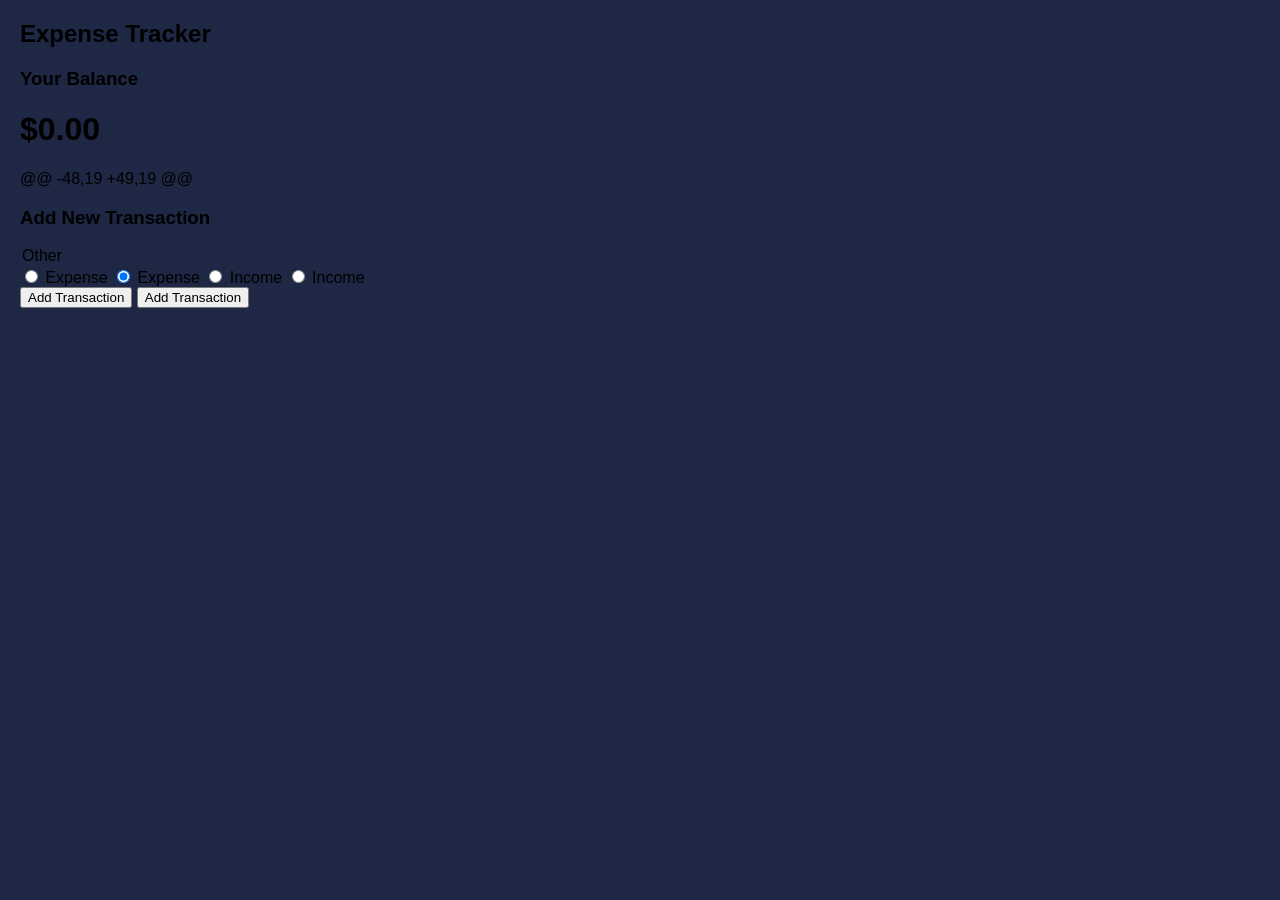
==== index.html @ c5a3b811 "Add files via upload" ====
<meta name="viewport" content="width=device-width, initial-scale=1.0"/>
    <title>Expense Tracker</title>
    <link rel="stylesheet" href="style.css" />
    <script src="https://code.jquery.com/jquery-3.7.1.min.js"></script>
</head>
<body>
<div class="container">
    <div class="container">
    <h2>Expense Tracker</h2>
    <h3>Your Balance</h3>
    <h1 id="balance">$0.00</h1>
@@ -48,19 +49,19 @@ <h3>Add New Transaction</h3>
            <option value="Other">Other</option>
        </select>
    </div>
        <div class="form-control radio-group">
    <div class="form-control radio-group">
        <label>
            <input type="radio" name="transactionType" value="expense" checked>
            Expense
            <input type="radio" name="transactionType" value="expense" checked> Expense
        </label>
        <label>
            <input type="radio" name="transactionType" value="income">
            Income
        <input type="radio" name="transactionType" value="income"> Income
        </label>
    </div>
        <button class="btn">Add Transaction</button>
    <button class="btn">Add Transaction</button>
    </form>
</div>


<script src="script.js"></script>
</body>
</html>
---- style.css ----
body {
    font-family: 'Segoe UI', sans-serif;
    background: #b1bde6;
    background: #1e2744;
    margin: 0;
    padding: 20px;
}
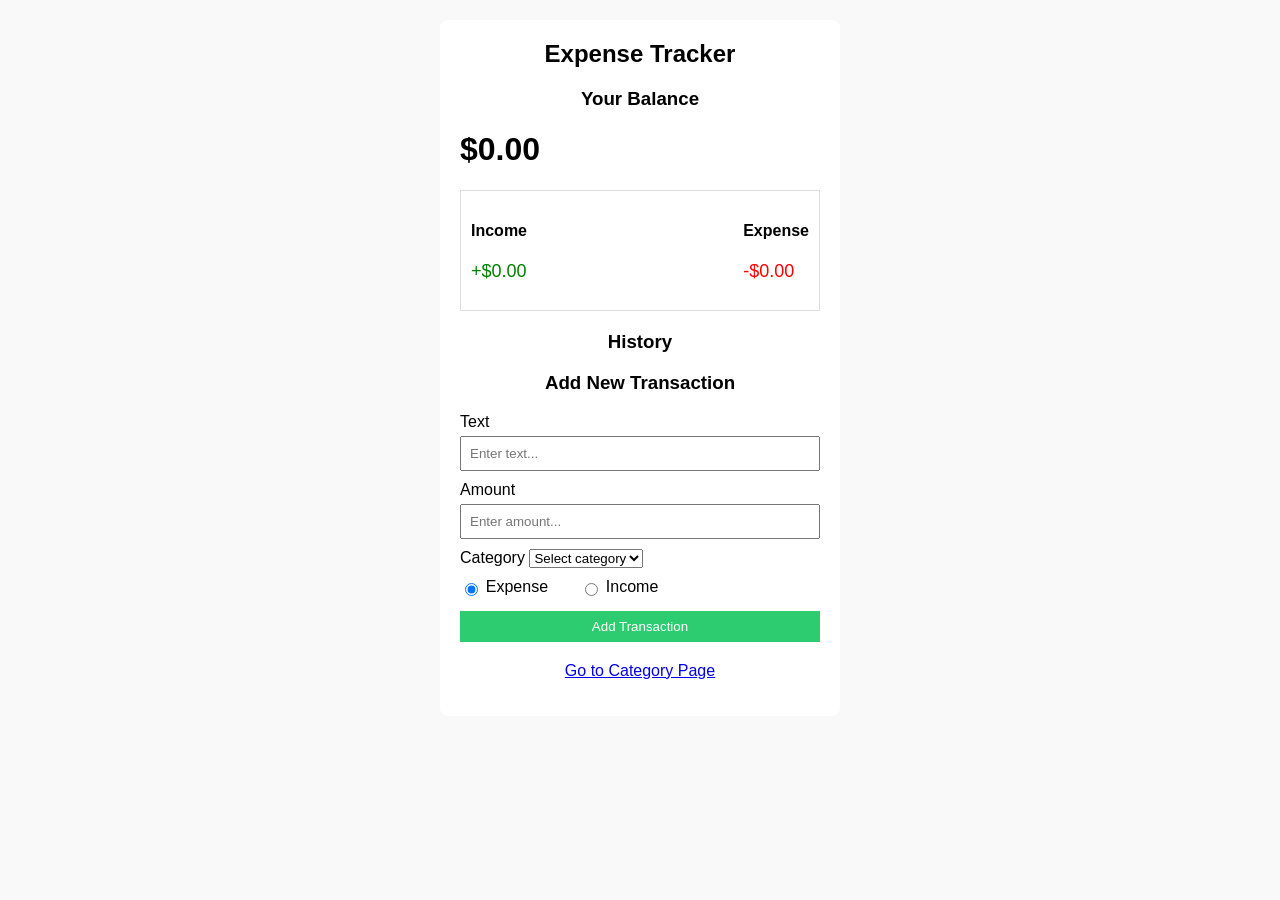
==== commit 08405422: "Add category page and category dropdown" ====
--- a/index.html
+++ b/index.html
@@ -1,37 +1,74 @@
-<meta name="viewport" content="width=device-width, initial-scale=1.0"/>
-    <title>Expense Tracker</title>
-    <link rel="stylesheet" href="style.css" />
-    <script src="https://code.jquery.com/jquery-3.7.1.min.js"></script>
+<!DOCTYPE html>
+<html lang="en">
+<head>
+  <meta charset="UTF-8" />
+  <meta name="viewport" content="width=device-width, initial-scale=1" />
+  <title>Expense Tracker</title>
+  <link rel="stylesheet" href="style.css" />
 </head>
 <body>
-<div class="container">
-    <div class="container">
+  <div class="container">
     <h2>Expense Tracker</h2>
     <h3>Your Balance</h3>
     <h1 id="balance">$0.00</h1>
-@@ -48,19 +49,19 @@ <h3>Add New Transaction</h3>
-            <option value="Other">Other</option>
+
+    <div class="inc-exp-container">
+      <div>
+        <h4>Income</h4>
+        <p id="money-plus" class="money plus">+$0.00</p>
+      </div>
+      <div>
+        <h4>Expense</h4>
+        <p id="money-minus" class="money minus">-$0.00</p>
+      </div>
+    </div>
+
+    <h3>History</h3>
+    <ul id="list" class="list"></ul>
+
+    <h3>Add New Transaction</h3>
+    <form id="form">
+      <div class="form-control">
+        <label for="text">Text</label>
+        <input type="text" id="text" placeholder="Enter text..." />
+      </div>
+
+      <div class="form-control">
+        <label for="amount">Amount</label>
+        <input type="number" id="amount" placeholder="Enter amount..." />
+      </div>
+
+      <div class="form-control">
+        <label for="category">Category</label>
+        <select id="category" required>
+          <option value="">Select category</option>
+          <option value="Food">Food</option>
+          <option value="Transport">Transport</option>
+          <option value="Bills">Bills</option>
+          <option value="Entertainment">Entertainment</option>
+          <option value="Other">Other</option>
         </select>
-    </div>
-        <div class="form-control radio-group">
-    <div class="form-control radio-group">
+      </div>
+
+      <div class="form-control radio-group">
         <label>
-            <input type="radio" name="transactionType" value="expense" checked>
-            Expense
-            <input type="radio" name="transactionType" value="expense" checked> Expense
+          <input type="radio" name="transactionType" value="expense" checked />
+          Expense
         </label>
         <label>
-            <input type="radio" name="transactionType" value="income">
-            Income
-        <input type="radio" name="transactionType" value="income"> Income
+          <input type="radio" name="transactionType" value="income" />
+          Income
         </label>
-    </div>
-        <button class="btn">Add Transaction</button>
-    <button class="btn">Add Transaction</button>
+      </div>
+
+      <button class="btn">Add Transaction</button>
     </form>
-</div>
 
+    <p style="text-align: center; margin-top: 20px;">
+      <a href="category.html">Go to Category Page</a>
+    </p>
+  </div>
 
-<script src="script.js"></script>
+  <script src="script.js"></script>
 </body>
-</html>+</html>
--- a/style.css
+++ b/style.css
@@ -1,7 +1,139 @@
+* {
+  box-sizing: border-box;
+}
 body {
-    font-family: 'Segoe UI', sans-serif;
-    background: #b1bde6;
-    background: #1e2744;
-    margin: 0;
-    padding: 20px;
-}+  font-family: 'Segoe UI', sans-serif;
+  background: #f9f9f9;
+  margin: 0;
+  padding: 20px;
+}
+.container {
+  max-width: 400px;
+  margin: auto;
+  background: white;
+  padding: 20px;
+  border-radius: 8px;
+}
+h2, h3 {
+  margin-top: 0;
+  text-align: center;
+}
+.money {
+  font-size: 18px;
+}
+.plus {
+  color: green;
+}
+.minus {
+  color: red;
+}
+.inc-exp-container {
+  display: flex;
+  justify-content: space-between;
+  margin: 20px 0;
+  padding: 10px;
+  border: 1px solid #ddd;
+}
+.list {
+  list-style-type: none;
+  padding: 0;
+  margin: 0;
+}
+.list li {
+  background: #eee;
+  padding: 10px;
+  margin: 5px 0;
+  border-right: 5px solid;
+  display: flex;
+  justify-content: space-between;
+}
+.list li.plus {
+  border-color: green;
+}
+.list li.minus {
+  border-color: red;
+}
+.form-control {
+  margin-bottom: 10px;
+}
+input, button {
+  width: 100%;
+  padding: 8px;
+  margin-top: 5px;
+}
+.btn {
+  background: #2ecc71;
+  color: white;
+  border: none;
+  cursor: pointer;
+}
+.btn:hover {
+  opacity: 0.9;
+}
+.radio-group {
+  display: flex;
+  gap: 2rem;
+  align-items: center;
+  margin-bottom: 10px;
+}
+
+.radio-group label {
+  display: flex;
+  align-items: center;
+  gap: 0.3rem;
+  margin: 0;
+}
+.list li {
+  background: #fff;
+  padding: 12px 16px;
+  margin: 8px 0;
+  border-left: 5px solid;
+  display: flex;
+  justify-content: space-between;
+  align-items: center;
+  border-radius: 6px;
+  box-shadow: 0 1px 4px rgba(0,0,0,0.08);
+  transition: background 0.2s ease;
+}
+
+.list li:hover {
+  background: #f3f3f3;
+}
+
+.list li.plus {
+  border-color: #2ecc71;
+}
+
+.list li.minus {
+  border-color: #e74c3c;
+}
+
+.transaction-text {
+  font-weight: 500;
+}
+
+.transaction-amount {
+  font-weight: 500;
+}
+
+.delete-btn {
+  background: none;
+  border: none;
+  color: #aaa;
+  font-size: 16px;
+  cursor: pointer;
+  margin-left: 12px;
+  transition: color 0.2s ease;
+}
+
+.delete-btn:hover {
+  color: #e74c3c;
+}
+
+.transaction-text em {
+  font-style: italic;
+  font-weight: 400;
+  color: #555;
+  font-size: 0.9em;
+  margin-left: 5px;
+}
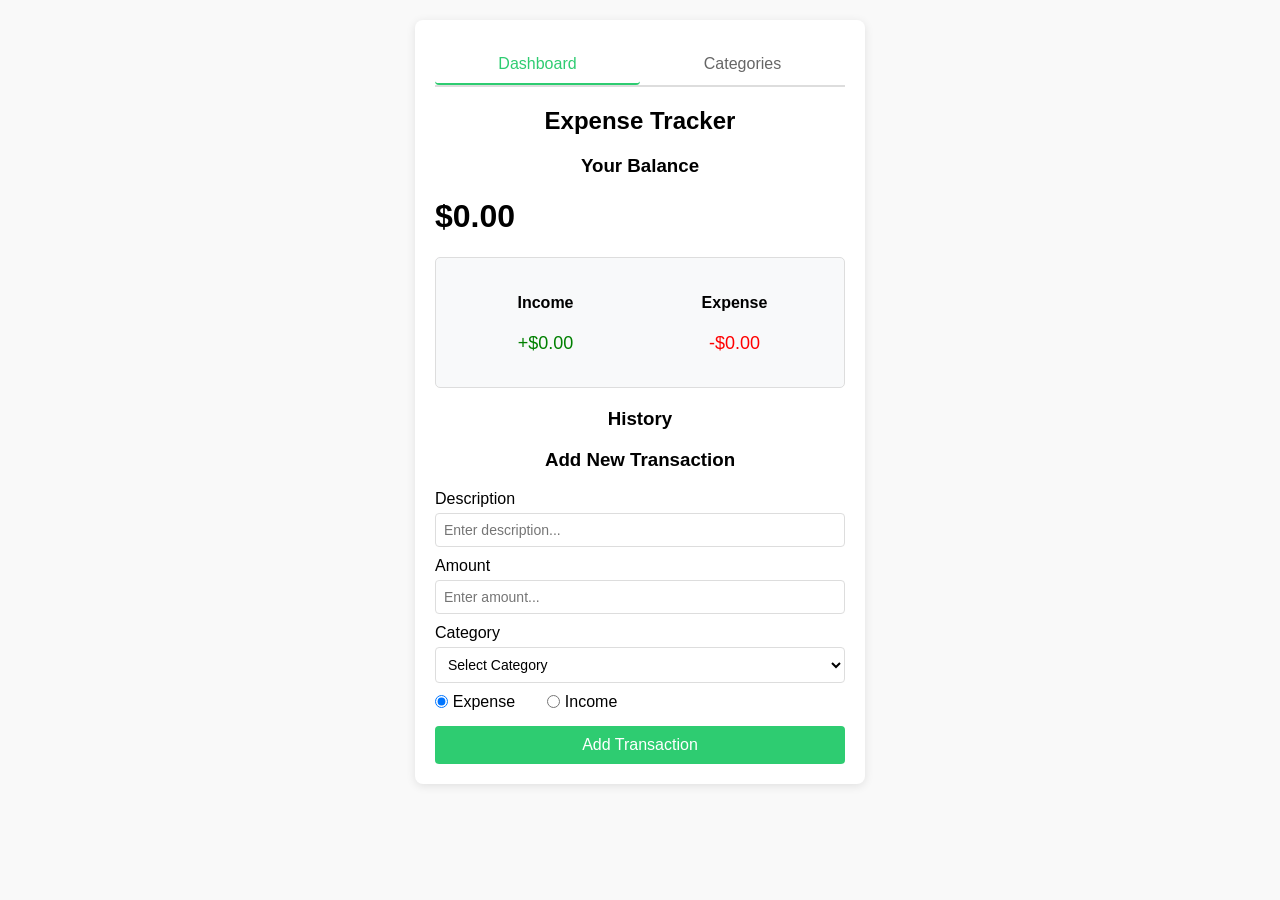
==== commit 7a077f8b: "Merge 19eff7a4452b9079bb1085484c56e2c60db57e4b into 41969a5756e111a68ef3ba6671737234395fefba" ====
--- a/index.html
+++ b/index.html
@@ -2,73 +2,107 @@
 <html lang="en">
 <head>
   <meta charset="UTF-8" />
-  <meta name="viewport" content="width=device-width, initial-scale=1" />
+  <meta name="viewport" content="width=device-width, initial-scale=1.0"/>
   <title>Expense Tracker</title>
   <link rel="stylesheet" href="style.css" />
 </head>
 <body>
   <div class="container">
-    <h2>Expense Tracker</h2>
-    <h3>Your Balance</h3>
-    <h1 id="balance">$0.00</h1>
+    <!-- Navigation -->
+    <div class="nav-tabs">
+      <button class="nav-tab active" data-tab="dashboard">Dashboard</button>
+      <button class="nav-tab" data-tab="categories">Categories</button>
+    </div>
 
-    <div class="inc-exp-container">
-      <div>
-        <h4>Income</h4>
-        <p id="money-plus" class="money plus">+$0.00</p>
+    <!-- Dashboard Tab -->
+    <div id="dashboard" class="tab-content active">
+      <h2>Expense Tracker</h2>
+      <h3>Your Balance</h3>
+      <h1 id="balance">$0.00</h1>
+
+      <div class="inc-exp-container">
+        <div>
+          <h4>Income</h4>
+          <p id="money-plus" class="money plus">+$0.00</p>
+        </div>
+        <div>
+          <h4>Expense</h4>
+          <p id="money-minus" class="money minus">-$0.00</p>
+        </div>
       </div>
-      <div>
-        <h4>Expense</h4>
-        <p id="money-minus" class="money minus">-$0.00</p>
+
+      <h3>History</h3>
+      <ul id="list" class="list"></ul>
+
+      <h3>Add New Transaction</h3>
+      <form id="form">
+        <div class="form-control">
+          <label for="text">Description</label>
+          <input type="text" id="text" placeholder="Enter description..." />
+        </div>
+        <div class="form-control">
+          <label for="amount">Amount</label>
+          <input type="number" id="amount" placeholder="Enter amount..." />
+        </div>
+
+        <div class="form-control">
+          <label for="category">Category</label>
+          <select id="category">
+            <option value="">Select Category</option>
+          </select>
+        </div>
+
+        <div class="form-control radio-group">
+          <label>
+            <input type="radio" name="transactionType" value="expense" checked>
+            Expense
+          </label>
+          <label>
+            <input type="radio" name="transactionType" value="income">
+            Income
+          </label>
+        </div>
+        <button class="btn">Add Transaction</button>
+      </form>
+    </div>
+
+    <!-- Categories Tab -->
+    <div id="categories" class="tab-content">
+      <h2>Manage Categories</h2>
+      
+      <h3>Add New Category</h3>
+      <form id="category-form">
+        <div class="form-control">
+          <label for="category-name">Category Name</label>
+          <input type="text" id="category-name" placeholder="Enter category name..." />
+        </div>
+        <div class="form-control radio-group">
+          <label>
+            <input type="radio" name="categoryType" value="expense" checked>
+            Expense Category
+          </label>
+          <label>
+            <input type="radio" name="categoryType" value="income">
+            Income Category
+          </label>
+        </div>
+        <button class="btn">Add Category</button>
+      </form>
+
+      <h3>Existing Categories</h3>
+      <div class="categories-container">
+        <div class="category-section">
+          <h4>Income Categories</h4>
+          <ul id="income-categories" class="category-list"></ul>
+        </div>
+        <div class="category-section">
+          <h4>Expense Categories</h4>
+          <ul id="expense-categories" class="category-list"></ul>
+        </div>
       </div>
     </div>
-
-    <h3>History</h3>
-    <ul id="list" class="list"></ul>
-
-    <h3>Add New Transaction</h3>
-    <form id="form">
-      <div class="form-control">
-        <label for="text">Text</label>
-        <input type="text" id="text" placeholder="Enter text..." />
-      </div>
-
-      <div class="form-control">
-        <label for="amount">Amount</label>
-        <input type="number" id="amount" placeholder="Enter amount..." />
-      </div>
-
-      <div class="form-control">
-        <label for="category">Category</label>
-        <select id="category" required>
-          <option value="">Select category</option>
-          <option value="Food">Food</option>
-          <option value="Transport">Transport</option>
-          <option value="Bills">Bills</option>
-          <option value="Entertainment">Entertainment</option>
-          <option value="Other">Other</option>
-        </select>
-      </div>
-
-      <div class="form-control radio-group">
-        <label>
-          <input type="radio" name="transactionType" value="expense" checked />
-          Expense
-        </label>
-        <label>
-          <input type="radio" name="transactionType" value="income" />
-          Income
-        </label>
-      </div>
-
-      <button class="btn">Add Transaction</button>
-    </form>
-
-    <p style="text-align: center; margin-top: 20px;">
-      <a href="category.html">Go to Category Page</a>
-    </p>
   </div>
 
   <script src="script.js"></script>
 </body>
-</html>
+</html>
--- a/style.css
+++ b/style.css
@@ -1,44 +1,100 @@
 * {
   box-sizing: border-box;
 }
+
 body {
   font-family: 'Segoe UI', sans-serif;
   background: #f9f9f9;
   margin: 0;
   padding: 20px;
 }
+
 .container {
-  max-width: 400px;
+  max-width: 450px;
   margin: auto;
   background: white;
   padding: 20px;
   border-radius: 8px;
-}
+  box-shadow: 0 2px 10px rgba(0,0,0,0.1);
+}
+
+/* Navigation Tabs */
+.nav-tabs {
+  display: flex;
+  margin-bottom: 20px;
+  border-bottom: 2px solid #ddd;
+}
+
+.nav-tab {
+  flex: 1;
+  padding: 10px 15px;
+  border: none;
+  background: none;
+  cursor: pointer;
+  font-size: 16px;
+  color: #666;
+  border-bottom: 2px solid transparent;
+  transition: all 0.3s ease;
+}
+
+.nav-tab.active {
+  color: #2ecc71;
+  border-bottom-color: #2ecc71;
+}
+
+.nav-tab:hover {
+  background: #f5f5f5;
+}
+
+/* Tab Content */
+.tab-content {
+  display: none;
+}
+
+.tab-content.active {
+  display: block;
+}
+
 h2, h3 {
   margin-top: 0;
   text-align: center;
 }
+
 .money {
   font-size: 18px;
 }
+
 .plus {
   color: green;
 }
+
 .minus {
   color: red;
 }
+
 .inc-exp-container {
   display: flex;
   justify-content: space-between;
   margin: 20px 0;
-  padding: 10px;
+  padding: 15px;
   border: 1px solid #ddd;
-}
+  border-radius: 5px;
+  background: #f8f9fa;
+}
+
+.inc-exp-container > div {
+  text-align: center;
+  flex: 1;
+}
+
 .list {
   list-style-type: none;
   padding: 0;
   margin: 0;
-}
+  max-height: 300px;
+  overflow-y: auto;
+}
+
 .list li {
   background: #eee;
   padding: 10px;
@@ -46,30 +102,77 @@
   border-right: 5px solid;
   display: flex;
   justify-content: space-between;
-}
+  align-items: center;
+  border-radius: 3px;
+}
+
 .list li.plus {
   border-color: green;
 }
+
 .list li.minus {
   border-color: red;
 }
+
+.transaction-info {
+  display: flex;
+  flex-direction: column;
+  flex: 1;
+}
+
+.transaction-category {
+  font-size: 12px;
+  color: #666;
+  margin-top: 2px;
+}
+
+.delete-btn {
+  background: #e74c3c;
+  color: white;
+  border: none;
+  padding: 5px 8px;
+  border-radius: 3px;
+  cursor: pointer;
+  font-size: 12px;
+  margin-left: 10px;
+  flex-shrink: 0;
+  width: auto;
+}
+
+.delete-btn:hover {
+  background: #c0392b;
+}
+
 .form-control {
   margin-bottom: 10px;
 }
-input, button {
+
+input, select, button {
   width: 100%;
   padding: 8px;
   margin-top: 5px;
-}
+  border: 1px solid #ddd;
+  border-radius: 4px;
+  font-size: 14px;
+}
+
+select {
+  background: white;
+}
+
 .btn {
   background: #2ecc71;
   color: white;
   border: none;
   cursor: pointer;
-}
+  font-size: 16px;
+  padding: 10px;
+}
+
 .btn:hover {
-  opacity: 0.9;
-}
+  background: #27ae60;
+}
+
 .radio-group {
   display: flex;
   gap: 2rem;
@@ -83,57 +186,116 @@
   gap: 0.3rem;
   margin: 0;
 }
-.list li {
-  background: #fff;
-  padding: 12px 16px;
+
+.radio-group input[type="radio"] {
+  width: auto;
+  margin: 0;
+}
+
+/* Categories Page */
+.categories-container {
+  margin-top: 20px;
+}
+
+.category-section {
+  margin-bottom: 20px;
+}
+
+.category-section h4 {
+  margin: 10px 0;
+  color: #333;
+  border-bottom: 1px solid #ddd;
+  padding-bottom: 5px;
+}
+
+.category-list {
+  list-style-type: none;
+  padding: 0;
+  margin: 0;
+}
+
+.category-list li {
+  background: #f8f9fa;
+  padding: 12px 15px;
   margin: 8px 0;
-  border-left: 5px solid;
+  border-radius: 6px;
   display: flex;
   justify-content: space-between;
   align-items: center;
-  border-radius: 6px;
-  box-shadow: 0 1px 4px rgba(0,0,0,0.08);
-  transition: background 0.2s ease;
-}
-
-.list li:hover {
-  background: #f3f3f3;
-}
-
-.list li.plus {
-  border-color: #2ecc71;
-}
-
-.list li.minus {
-  border-color: #e74c3c;
-}
-
-.transaction-text {
+  border: 1px solid #e9ecef;
+  transition: all 0.2s ease;
+}
+
+.category-list li:hover {
+  background: #e9ecef;
+  transform: translateY(-1px);
+  box-shadow: 0 2px 4px rgba(0,0,0,0.1);
+}
+
+.category-list li.income-category {
+  border-left: 4px solid #28a745;
+}
+
+.category-list li.expense-category {
+  border-left: 4px solid #dc3545;
+}
+
+.category-list li span {
   font-weight: 500;
-}
-
-.transaction-amount {
+  color: #333;
+}
+
+.category-delete-btn {
+  background: #dc3545;
+  color: white;
+  border: none;
+  padding: 6px 12px;
+  border-radius: 4px;
+  cursor: pointer;
+  font-size: 12px;
   font-weight: 500;
-}
-
-.delete-btn {
-  background: none;
-  border: none;
-  color: #aaa;
-  font-size: 16px;
-  cursor: pointer;
-  margin-left: 12px;
-  transition: color 0.2s ease;
-}
-
-.delete-btn:hover {
-  color: #e74c3c;
-}
-
-.transaction-text em {
-  font-style: italic;
-  font-weight: 400;
-  color: #555;
-  font-size: 0.9em;
-  margin-left: 5px;
-}
+  transition: all 0.2s ease;
+  flex-shrink: 0;
+  width: auto;
+}
+
+.category-delete-btn:hover {
+  background: #c82333;
+  transform: translateY(-1px);
+  box-shadow: 0 2px 4px rgba(0,0,0,0.2);
+}
+
+.category-delete-btn:active {
+  transform: translateY(0);
+}
+
+/* Responsive Design */
+@media (max-width: 500px) {
+  .container {
+    margin: 0;
+    padding: 15px;
+    border-radius: 0;
+  }
+  
+  .inc-exp-container {
+    flex-direction: column;
+    gap: 10px;
+  }
+  
+  .radio-group {
+    flex-direction: column;
+    gap: 1rem;
+    align-items: flex-start;
+  }
+  
+  .category-list li {
+    padding: 10px 12px;
+  }
+  
+  .category-delete-btn {
+    padding: 5px 8px;
+    font-size: 11px;
+    flex-shrink: 0;
+    width: auto;
+  }
+}
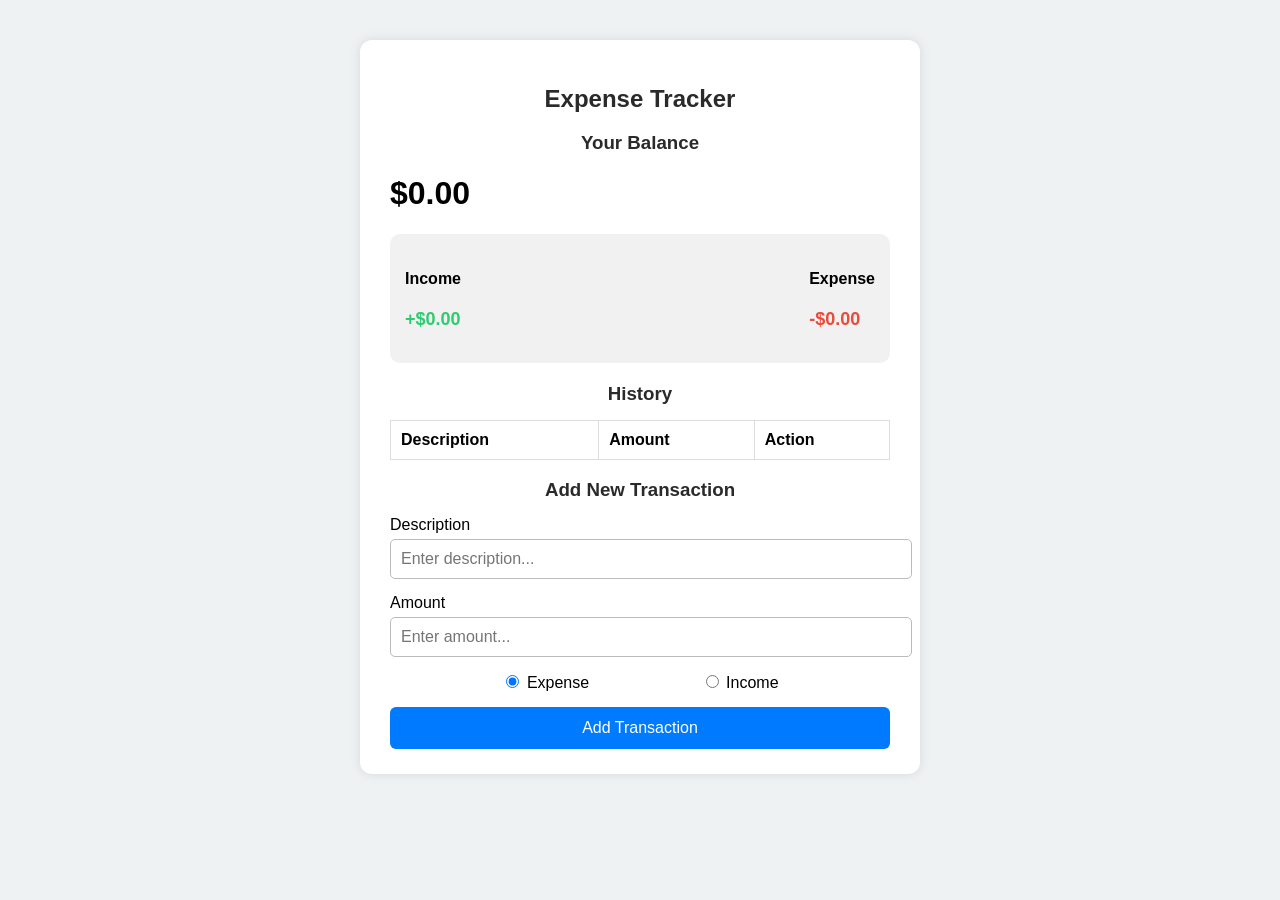
==== commit 25bc0b35: "Task 3 Done" ====
--- a/index.html
+++ b/index.html
@@ -8,101 +8,52 @@
 </head>
 <body>
   <div class="container">
-    <!-- Navigation -->
-    <div class="nav-tabs">
-      <button class="nav-tab active" data-tab="dashboard">Dashboard</button>
-      <button class="nav-tab" data-tab="categories">Categories</button>
+    <h2>Expense Tracker</h2>
+    <h3>Your Balance</h3>
+    <h1 id="balance">$0.00</h1>
+
+    <div class="summary">
+      <div>
+        <h4>Income</h4>
+        <p id="money-plus" class="money plus">+$0.00</p>
+      </div>
+      <div>
+        <h4>Expense</h4>
+        <p id="money-minus" class="money minus">-$0.00</p>
+      </div>
     </div>
 
-    <!-- Dashboard Tab -->
-    <div id="dashboard" class="tab-content active">
-      <h2>Expense Tracker</h2>
-      <h3>Your Balance</h3>
-      <h1 id="balance">$0.00</h1>
+    <h3>History</h3>
+    <table class="list" id="list-table">
+      <thead>
+        <tr>
+          <th>Description</th>
+          <th>Amount</th>
+          <th>Action</th>
+        </tr>
+      </thead>
+      <tbody id="list"></tbody>
+    </table>
 
-      <div class="inc-exp-container">
-        <div>
-          <h4>Income</h4>
-          <p id="money-plus" class="money plus">+$0.00</p>
-        </div>
-        <div>
-          <h4>Expense</h4>
-          <p id="money-minus" class="money minus">-$0.00</p>
-        </div>
+    <h3>Add New Transaction</h3>
+    <form id="form">
+      <div class="form-control">
+        <label for="text">Description</label>
+        <input type="text" id="text" placeholder="Enter description..." />
+      </div>
+      <div class="form-control">
+        <label for="amount">Amount</label>
+        <input type="number" id="amount" placeholder="Enter amount..." />
       </div>
 
-      <h3>History</h3>
-      <ul id="list" class="list"></ul>
-
-      <h3>Add New Transaction</h3>
-      <form id="form">
-        <div class="form-control">
-          <label for="text">Description</label>
-          <input type="text" id="text" placeholder="Enter description..." />
-        </div>
-        <div class="form-control">
-          <label for="amount">Amount</label>
-          <input type="number" id="amount" placeholder="Enter amount..." />
-        </div>
-
-        <div class="form-control">
-          <label for="category">Category</label>
-          <select id="category">
-            <option value="">Select Category</option>
-          </select>
-        </div>
-
-        <div class="form-control radio-group">
-          <label>
-            <input type="radio" name="transactionType" value="expense" checked>
-            Expense
-          </label>
-          <label>
-            <input type="radio" name="transactionType" value="income">
-            Income
-          </label>
-        </div>
-        <button class="btn">Add Transaction</button>
-      </form>
-    </div>
-
-    <!-- Categories Tab -->
-    <div id="categories" class="tab-content">
-      <h2>Manage Categories</h2>
-      
-      <h3>Add New Category</h3>
-      <form id="category-form">
-        <div class="form-control">
-          <label for="category-name">Category Name</label>
-          <input type="text" id="category-name" placeholder="Enter category name..." />
-        </div>
-        <div class="form-control radio-group">
-          <label>
-            <input type="radio" name="categoryType" value="expense" checked>
-            Expense Category
-          </label>
-          <label>
-            <input type="radio" name="categoryType" value="income">
-            Income Category
-          </label>
-        </div>
-        <button class="btn">Add Category</button>
-      </form>
-
-      <h3>Existing Categories</h3>
-      <div class="categories-container">
-        <div class="category-section">
-          <h4>Income Categories</h4>
-          <ul id="income-categories" class="category-list"></ul>
-        </div>
-        <div class="category-section">
-          <h4>Expense Categories</h4>
-          <ul id="expense-categories" class="category-list"></ul>
-        </div>
+      <div class="form-control radio-group">
+        <label><input type="radio" name="transactionType" value="expense" checked> Expense</label>
+        <label><input type="radio" name="transactionType" value="income"> Income</label>
       </div>
-    </div>
+      <button class="btn">Add Transaction</button>
+    </form>
   </div>
 
   <script src="script.js"></script>
 </body>
-</html>+</html>
--- a/style.css
+++ b/style.css
@@ -1,301 +1,105 @@
-* {
-  box-sizing: border-box;
-}
-
 body {
   font-family: 'Segoe UI', sans-serif;
-  background: #f9f9f9;
+  background: #eef2f3;
   margin: 0;
-  padding: 20px;
+  padding: 0;
 }
 
 .container {
-  max-width: 450px;
-  margin: auto;
+  max-width: 500px;
+  margin: 40px auto;
   background: white;
-  padding: 20px;
-  border-radius: 8px;
-  box-shadow: 0 2px 10px rgba(0,0,0,0.1);
-}
-
-/* Navigation Tabs */
-.nav-tabs {
-  display: flex;
-  margin-bottom: 20px;
-  border-bottom: 2px solid #ddd;
-}
-
-.nav-tab {
-  flex: 1;
-  padding: 10px 15px;
-  border: none;
-  background: none;
-  cursor: pointer;
-  font-size: 16px;
-  color: #666;
-  border-bottom: 2px solid transparent;
-  transition: all 0.3s ease;
-}
-
-.nav-tab.active {
-  color: #2ecc71;
-  border-bottom-color: #2ecc71;
-}
-
-.nav-tab:hover {
-  background: #f5f5f5;
-}
-
-/* Tab Content */
-.tab-content {
-  display: none;
-}
-
-.tab-content.active {
-  display: block;
+  padding: 25px 30px;
+  border-radius: 12px;
+  box-shadow: 0 0 12px rgba(0,0,0,0.1);
 }
 
 h2, h3 {
-  margin-top: 0;
   text-align: center;
+  color: #2a2a2a;
+  margin-bottom: 15px;
+}
+
+.summary {
+  display: flex;
+  justify-content: space-between;
+  margin: 20px 0;
+  background: #f1f1f1;
+  padding: 15px;
+  border-radius: 10px;
 }
 
 .money {
   font-size: 18px;
+  margin-top: 5px;
+  font-weight: bold;
 }
 
-.plus {
-  color: green;
+.money.plus {
+  color: #2ecc71;
 }
 
-.minus {
-  color: red;
-}
-
-.inc-exp-container {
-  display: flex;
-  justify-content: space-between;
-  margin: 20px 0;
-  padding: 15px;
-  border: 1px solid #ddd;
-  border-radius: 5px;
-  background: #f8f9fa;
-}
-
-.inc-exp-container > div {
-  text-align: center;
-  flex: 1;
+.money.minus {
+  color: #e74c3c;
 }
 
 .list {
-  list-style-type: none;
-  padding: 0;
-  margin: 0;
-  max-height: 300px;
-  overflow-y: auto;
+  width: 100%;
+  border-collapse: collapse;
+  margin-top: 10px;
 }
 
-.list li {
-  background: #eee;
+.list th, .list td {
+  border: 1px solid #ddd;
   padding: 10px;
-  margin: 5px 0;
-  border-right: 5px solid;
-  display: flex;
-  justify-content: space-between;
-  align-items: center;
-  border-radius: 3px;
+  text-align: left;
 }
 
-.list li.plus {
-  border-color: green;
+.plus td {
+  color: #2ecc71;
 }
 
-.list li.minus {
-  border-color: red;
-}
-
-.transaction-info {
-  display: flex;
-  flex-direction: column;
-  flex: 1;
-}
-
-.transaction-category {
-  font-size: 12px;
-  color: #666;
-  margin-top: 2px;
-}
-
-.delete-btn {
-  background: #e74c3c;
-  color: white;
-  border: none;
-  padding: 5px 8px;
-  border-radius: 3px;
-  cursor: pointer;
-  font-size: 12px;
-  margin-left: 10px;
-  flex-shrink: 0;
-  width: auto;
-}
-
-.delete-btn:hover {
-  background: #c0392b;
+.minus td {
+  color: #e74c3c;
 }
 
 .form-control {
-  margin-bottom: 10px;
+  margin: 15px 0;
 }
 
-input, select, button {
+input[type="text"],
+input[type="number"] {
   width: 100%;
-  padding: 8px;
+  padding: 10px;
   margin-top: 5px;
-  border: 1px solid #ddd;
-  border-radius: 4px;
-  font-size: 14px;
-}
-
-select {
-  background: white;
-}
-
-.btn {
-  background: #2ecc71;
-  color: white;
-  border: none;
-  cursor: pointer;
+  border: 1px solid #bbb;
+  border-radius: 5px;
   font-size: 16px;
-  padding: 10px;
-}
-
-.btn:hover {
-  background: #27ae60;
 }
 
 .radio-group {
   display: flex;
-  gap: 2rem;
-  align-items: center;
-  margin-bottom: 10px;
+  justify-content: space-evenly;
+  margin-top: 15px;
 }
 
-.radio-group label {
-  display: flex;
-  align-items: center;
-  gap: 0.3rem;
-  margin: 0;
+.btn {
+  width: 100%;
+  padding: 12px;
+  background: #007bff;
+  color: #fff;
+  font-size: 16px;
+  border: none;
+  border-radius: 6px;
+  cursor: pointer;
 }
 
-.radio-group input[type="radio"] {
-  width: auto;
-  margin: 0;
+.delete-btn {
+  background: none;
+  border: none;
+  color: red;
+  font-size: 18px;
+  font-weight: bold;
+  cursor: pointer;
 }
 
-/* Categories Page */
-.categories-container {
-  margin-top: 20px;
-}
-
-.category-section {
-  margin-bottom: 20px;
-}
-
-.category-section h4 {
-  margin: 10px 0;
-  color: #333;
-  border-bottom: 1px solid #ddd;
-  padding-bottom: 5px;
-}
-
-.category-list {
-  list-style-type: none;
-  padding: 0;
-  margin: 0;
-}
-
-.category-list li {
-  background: #f8f9fa;
-  padding: 12px 15px;
-  margin: 8px 0;
-  border-radius: 6px;
-  display: flex;
-  justify-content: space-between;
-  align-items: center;
-  border: 1px solid #e9ecef;
-  transition: all 0.2s ease;
-}
-
-.category-list li:hover {
-  background: #e9ecef;
-  transform: translateY(-1px);
-  box-shadow: 0 2px 4px rgba(0,0,0,0.1);
-}
-
-.category-list li.income-category {
-  border-left: 4px solid #28a745;
-}
-
-.category-list li.expense-category {
-  border-left: 4px solid #dc3545;
-}
-
-.category-list li span {
-  font-weight: 500;
-  color: #333;
-}
-
-.category-delete-btn {
-  background: #dc3545;
-  color: white;
-  border: none;
-  padding: 6px 12px;
-  border-radius: 4px;
-  cursor: pointer;
-  font-size: 12px;
-  font-weight: 500;
-  transition: all 0.2s ease;
-  flex-shrink: 0;
-  width: auto;
-}
-
-.category-delete-btn:hover {
-  background: #c82333;
-  transform: translateY(-1px);
-  box-shadow: 0 2px 4px rgba(0,0,0,0.2);
-}
-
-.category-delete-btn:active {
-  transform: translateY(0);
-}
-
-/* Responsive Design */
-@media (max-width: 500px) {
-  .container {
-    margin: 0;
-    padding: 15px;
-    border-radius: 0;
-  }
-  
-  .inc-exp-container {
-    flex-direction: column;
-    gap: 10px;
-  }
-  
-  .radio-group {
-    flex-direction: column;
-    gap: 1rem;
-    align-items: flex-start;
-  }
-  
-  .category-list li {
-    padding: 10px 12px;
-  }
-  
-  .category-delete-btn {
-    padding: 5px 8px;
-    font-size: 11px;
-    flex-shrink: 0;
-    width: auto;
-  }
-}
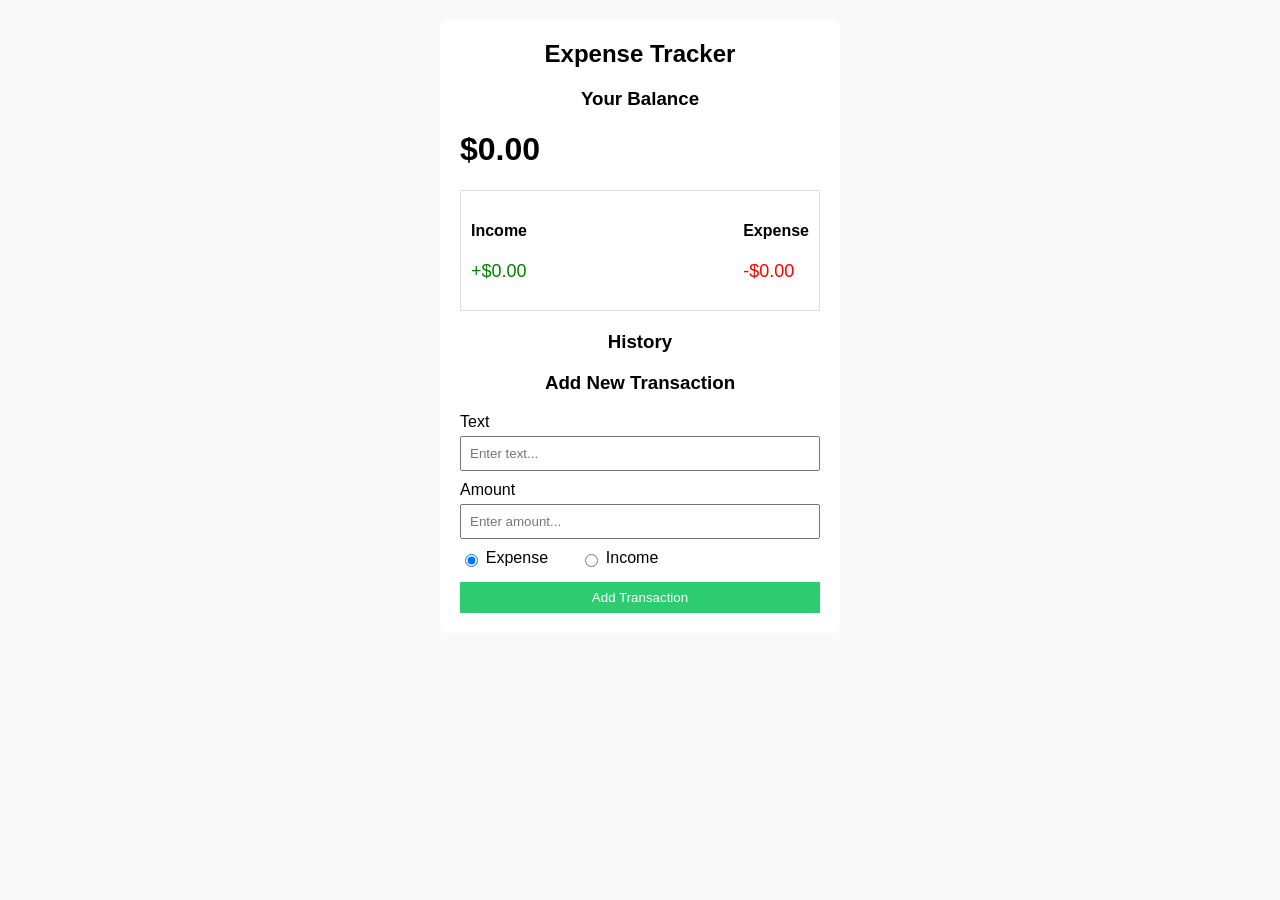
==== commit f873ea7c: "Merge 392c6fe9ef2cc97613b881c55d88fc2d29672270 into 41969a5756e111a68ef3ba6671737234395fefba" ====
--- a/index.html
+++ b/index.html
@@ -1,59 +1,61 @@
 <!DOCTYPE html>
 <html lang="en">
-<head>
-  <meta charset="UTF-8" />
-  <meta name="viewport" content="width=device-width, initial-scale=1.0"/>
-  <title>Expense Tracker</title>
-  <link rel="stylesheet" href="style.css" />
-</head>
-<body>
-  <div class="container">
-    <h2>Expense Tracker</h2>
-    <h3>Your Balance</h3>
-    <h1 id="balance">$0.00</h1>
+  <head>
+    <meta charset="UTF-8" />
+    <meta name="viewport" content="width=device-width, initial-scale=1.0" />
+    <title>Expense Tracker</title>
+    <link rel="stylesheet" href="style.css" />
+  </head>
+  <body>
+    <div class="container">
+      <h2>Expense Tracker</h2>
+      <h3>Your Balance</h3>
+      <h1 id="balance">$0.00</h1>
 
-    <div class="summary">
-      <div>
-        <h4>Income</h4>
-        <p id="money-plus" class="money plus">+$0.00</p>
+      <div class="inc-exp-container">
+        <div>
+          <h4>Income</h4>
+          <p id="money-plus" class="money plus">+$0.00</p>
+        </div>
+        <div>
+          <h4>Expense</h4>
+          <p id="money-minus" class="money minus">-$0.00</p>
+        </div>
       </div>
-      <div>
-        <h4>Expense</h4>
-        <p id="money-minus" class="money minus">-$0.00</p>
-      </div>
+
+      <h3>History</h3>
+      <ul id="list" class="list"></ul>
+
+      <h3>Add New Transaction</h3>
+      <form id="form">
+        <div class="form-control">
+          <label for="text">Text</label>
+          <input type="text" id="text" placeholder="Enter text..." />
+        </div>
+        <div class="form-control">
+          <label for="amount">Amount</label>
+          <input type="number" id="amount" placeholder="Enter amount..." />
+        </div>
+
+        <div class="form-control radio-group">
+          <label>
+            <input
+              type="radio"
+              name="transactionType"
+              value="expense"
+              checked
+            />
+            Expense
+          </label>
+          <label>
+            <input type="radio" name="transactionType" value="income" />
+            Income
+          </label>
+        </div>
+        <button class="btn">Add Transaction</button>
+      </form>
     </div>
 
-    <h3>History</h3>
-    <table class="list" id="list-table">
-      <thead>
-        <tr>
-          <th>Description</th>
-          <th>Amount</th>
-          <th>Action</th>
-        </tr>
-      </thead>
-      <tbody id="list"></tbody>
-    </table>
-
-    <h3>Add New Transaction</h3>
-    <form id="form">
-      <div class="form-control">
-        <label for="text">Description</label>
-        <input type="text" id="text" placeholder="Enter description..." />
-      </div>
-      <div class="form-control">
-        <label for="amount">Amount</label>
-        <input type="number" id="amount" placeholder="Enter amount..." />
-      </div>
-
-      <div class="form-control radio-group">
-        <label><input type="radio" name="transactionType" value="expense" checked> Expense</label>
-        <label><input type="radio" name="transactionType" value="income"> Income</label>
-      </div>
-      <button class="btn">Add Transaction</button>
-    </form>
-  </div>
-
-  <script src="script.js"></script>
-</body>
+    <script src="script.js"></script>
+  </body>
 </html>
--- a/style.css
+++ b/style.css
@@ -1,105 +1,102 @@
+* {
+  box-sizing: border-box;
+}
 body {
   font-family: 'Segoe UI', sans-serif;
-  background: #eef2f3;
+  background: #f9f9f9;
   margin: 0;
-  padding: 0;
+  padding: 20px;
 }
-
 .container {
-  max-width: 500px;
-  margin: 40px auto;
+  max-width: 400px;
+  margin: auto;
   background: white;
-  padding: 25px 30px;
-  border-radius: 12px;
-  box-shadow: 0 0 12px rgba(0,0,0,0.1);
+  padding: 20px;
+  border-radius: 8px;
 }
-
 h2, h3 {
+  margin-top: 0;
   text-align: center;
-  color: #2a2a2a;
-  margin-bottom: 15px;
 }
-
-.summary {
+.money {
+  font-size: 18px;
+}
+.plus {
+  color: green;
+}
+.minus {
+  color: red;
+}
+.inc-exp-container {
   display: flex;
   justify-content: space-between;
   margin: 20px 0;
-  background: #f1f1f1;
-  padding: 15px;
-  border-radius: 10px;
+  padding: 10px;
+  border: 1px solid #ddd;
+}
+.list {
+  list-style-type: none;
+  padding: 0;
+  margin: 0;
+}
+.list li {
+  background: #eee;
+  padding: 10px;
+  margin: 5px 0;
+  border-right: 5px solid;
+  display: flex;
+  justify-content: space-between;
+}
+.list li.plus {
+  border-color: green;
+}
+.list li.minus {
+  border-color: red;
+}
+.form-control {
+  margin-bottom: 10px;
+}
+input, button {
+  width: 100%;
+  padding: 8px;
+  margin-top: 5px;
+}
+.btn {
+  background: #2ecc71;
+  color: white;
+  border: none;
+  cursor: pointer;
+}
+.btn:hover {
+  opacity: 0.9;
+}
+.radio-group {
+  display: flex;
+  gap: 2rem;
+  align-items: center;
+  margin-bottom: 10px;
 }
 
-.money {
-  font-size: 18px;
-  margin-top: 5px;
-  font-weight: bold;
-}
-
-.money.plus {
-  color: #2ecc71;
-}
-
-.money.minus {
-  color: #e74c3c;
-}
-
-.list {
-  width: 100%;
-  border-collapse: collapse;
-  margin-top: 10px;
-}
-
-.list th, .list td {
-  border: 1px solid #ddd;
-  padding: 10px;
-  text-align: left;
-}
-
-.plus td {
-  color: #2ecc71;
-}
-
-.minus td {
-  color: #e74c3c;
-}
-
-.form-control {
-  margin: 15px 0;
-}
-
-input[type="text"],
-input[type="number"] {
-  width: 100%;
-  padding: 10px;
-  margin-top: 5px;
-  border: 1px solid #bbb;
-  border-radius: 5px;
-  font-size: 16px;
-}
-
-.radio-group {
+.radio-group label {
   display: flex;
-  justify-content: space-evenly;
-  margin-top: 15px;
-}
-
-.btn {
-  width: 100%;
-  padding: 12px;
-  background: #007bff;
-  color: #fff;
-  font-size: 16px;
-  border: none;
-  border-radius: 6px;
-  cursor: pointer;
+  align-items: center;
+  gap: 0.3rem;
+  margin: 0;
 }
 
 .delete-btn {
-  background: none;
+  background: #e74c3c;
+  color: white;
   border: none;
-  color: red;
-  font-size: 18px;
-  font-weight: bold;
+  border-radius: 50%;
+  width: 20px;
+  height: 20px;
   cursor: pointer;
+  font-size: 12px;
+  line-height: 1;
+  margin-left: 10px;
 }
 
+.delete-btn:hover {
+  background: #c0392b;
+}
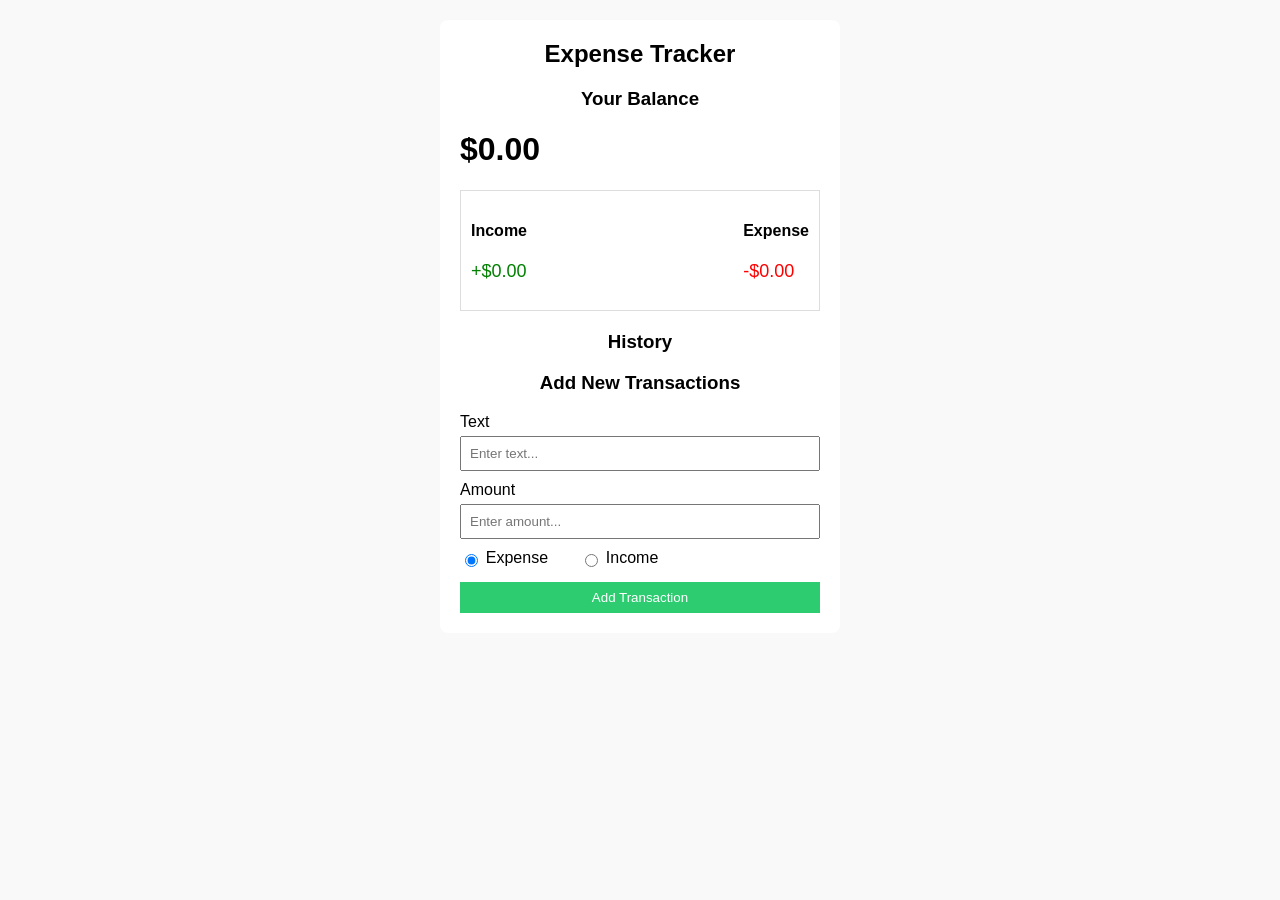
==== commit 98eecd17: "Merge d3cb61301453867c5e28214212e64abc0b2cb8b9 into 41969a5756e111a68ef3ba6671737234395fefba" ====
--- a/index.html
+++ b/index.html
@@ -1,61 +1,56 @@
 <!DOCTYPE html>
 <html lang="en">
-  <head>
-    <meta charset="UTF-8" />
-    <meta name="viewport" content="width=device-width, initial-scale=1.0" />
-    <title>Expense Tracker</title>
-    <link rel="stylesheet" href="style.css" />
-  </head>
-  <body>
-    <div class="container">
-      <h2>Expense Tracker</h2>
-      <h3>Your Balance</h3>
-      <h1 id="balance">$0.00</h1>
+<head>
+  <meta charset="UTF-8" />
+  <meta name="viewport" content="width=device-width, initial-scale=1.0"/>
+  <title>Expense Tracker</title>
+  <link rel="stylesheet" href="style.css" />
+</head>
+<body>
+  <div class="container">
+    <h2>Expense Tracker</h2>
+    <h3>Your Balance</h3>
+    <h1 id="balance">$0.00</h1>
 
-      <div class="inc-exp-container">
-        <div>
-          <h4>Income</h4>
-          <p id="money-plus" class="money plus">+$0.00</p>
-        </div>
-        <div>
-          <h4>Expense</h4>
-          <p id="money-minus" class="money minus">-$0.00</p>
-        </div>
+    <div class="inc-exp-container">
+      <div>
+        <h4>Income</h4>
+        <p id="money-plus" class="money plus">+$0.00</p>
+      </div>
+      <div>
+        <h4>Expense</h4>
+        <p id="money-minus" class="money minus">-$0.00</p>
+      </div>
+    </div>
+
+    <h3>History</h3>
+    <ul id="list" class="list"></ul>
+
+    <h3>Add New Transactions</h3>
+    <form id="form">
+      <div class="form-control">
+        <label for="text">Text</label>
+        <input type="text" id="text" placeholder="Enter text..." />
+      </div>
+      <div class="form-control">
+        <label for="amount">Amount</label>
+        <input type="number" id="amount" placeholder="Enter amount..." />
       </div>
 
-      <h3>History</h3>
-      <ul id="list" class="list"></ul>
+      <div class="form-control radio-group">
+        <label>
+          <input type="radio" name="transactionType" value="expense" checked>
+          Expense
+        </label>
+        <label>
+          <input type="radio" name="transactionType" value="income">
+          Income
+        </label>
+      </div>
+      <button class="btn">Add Transaction</button>
+    </form>
+  </div>
 
-      <h3>Add New Transaction</h3>
-      <form id="form">
-        <div class="form-control">
-          <label for="text">Text</label>
-          <input type="text" id="text" placeholder="Enter text..." />
-        </div>
-        <div class="form-control">
-          <label for="amount">Amount</label>
-          <input type="number" id="amount" placeholder="Enter amount..." />
-        </div>
-
-        <div class="form-control radio-group">
-          <label>
-            <input
-              type="radio"
-              name="transactionType"
-              value="expense"
-              checked
-            />
-            Expense
-          </label>
-          <label>
-            <input type="radio" name="transactionType" value="income" />
-            Income
-          </label>
-        </div>
-        <button class="btn">Add Transaction</button>
-      </form>
-    </div>
-
-    <script src="script.js"></script>
-  </body>
+  <script src="script.js"></script>
+</body>
 </html>
--- a/style.css
+++ b/style.css
@@ -85,7 +85,7 @@
 }
 
 .delete-btn {
-  background: #e74c3c;
+  background: #d12e0d;
   color: white;
   border: none;
   border-radius: 50%;
@@ -98,5 +98,5 @@
 }
 
 .delete-btn:hover {
-  background: #c0392b;
-}
+  background: #da8b1c;
+}
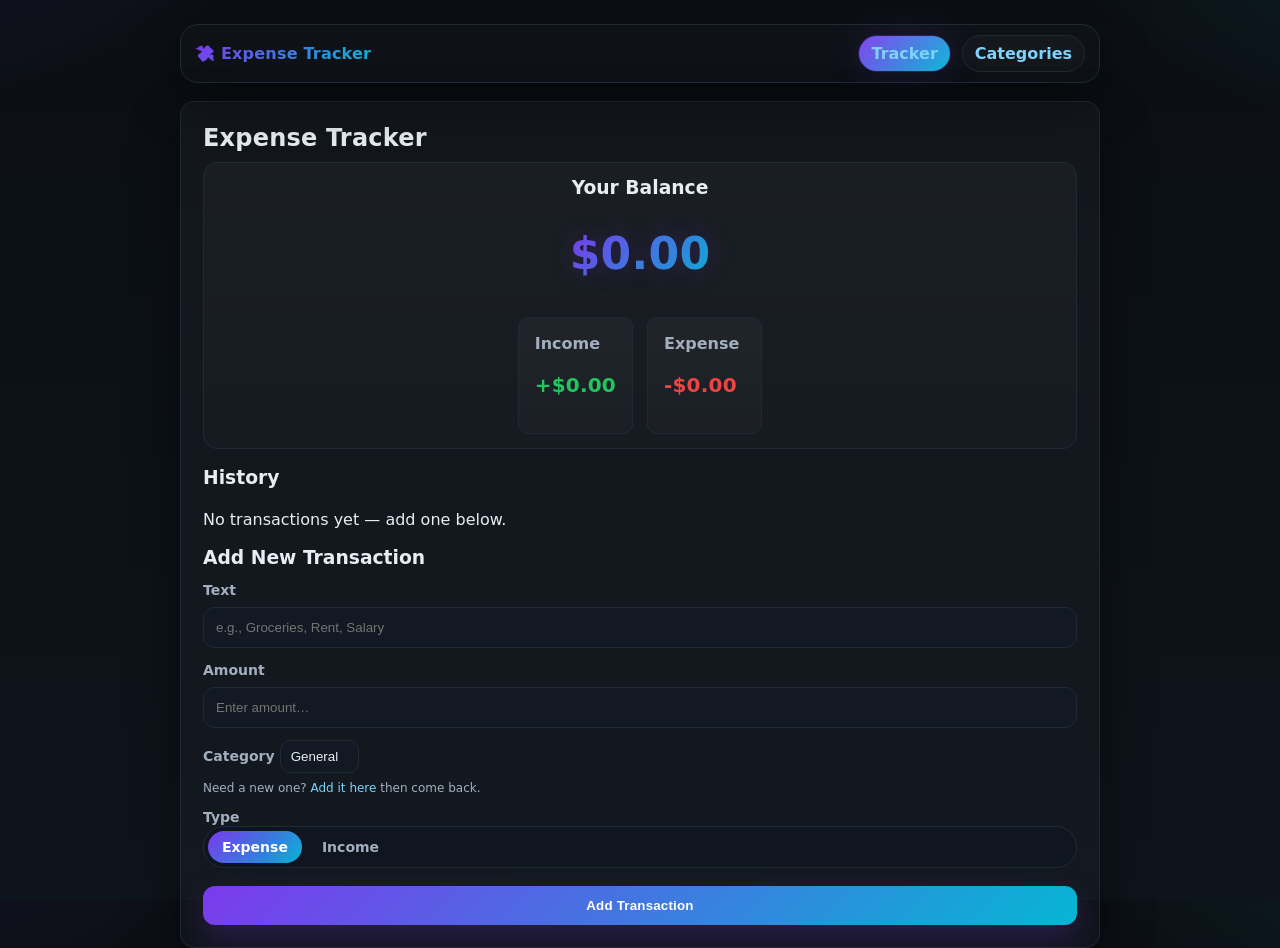
==== commit 4d1a24e3: "Merge 5b14d7332c989d161feb4c912db4826ac971c22b into 41969a5756e111a68ef3ba6671737234395fefba" ====
--- a/index.html
+++ b/index.html
@@ -1,56 +1,79 @@
 <!DOCTYPE html>
 <html lang="en">
 <head>
-  <meta charset="UTF-8" />
-  <meta name="viewport" content="width=device-width, initial-scale=1.0"/>
-  <title>Expense Tracker</title>
-  <link rel="stylesheet" href="style.css" />
+  <meta charset="UTF-8"/>
+  <meta name="viewport" content="width=device-width, initial-scale=1"/>
+  <title>Expense Tracker — Tracker</title>
+  <link rel="stylesheet" href="./styles.css">
+  <script src="./app.js" defer></script>
 </head>
 <body>
-  <div class="container">
+  <nav class="nav">
+    <a href="index.html" class="brand">💸 Expense Tracker</a>
+    <div class="links">
+      <a href="./index.html" class="chip active">Tracker</a>
+      <a href="./categories.html" class="chip">Categories</a>
+    </div>
+  </nav>
+
+  <div class="container" id="view-home" aria-labelledby="nav-home">
     <h2>Expense Tracker</h2>
-    <h3>Your Balance</h3>
-    <h1 id="balance">$0.00</h1>
 
-    <div class="inc-exp-container">
-      <div>
-        <h4>Income</h4>
-        <p id="money-plus" class="money plus">+$0.00</p>
-      </div>
-      <div>
-        <h4>Expense</h4>
-        <p id="money-minus" class="money minus">-$0.00</p>
+    <div class="balance-wrap" role="region" aria-live="polite">
+      <h3>Your Balance</h3>
+      <h1 id="balance">$0.00</h1>
+
+      <div class="inc-exp-container">
+        <div class="stat">
+          <h4>Income</h4>
+          <p id="money-plus" class="money plus">+$0.00</p>
+        </div>
+        <div class="stat">
+          <h4>Expense</h4>
+          <p id="money-minus" class="money minus">-$0.00</p>
+        </div>
       </div>
     </div>
 
-    <h3>History</h3>
+    <div class="section-title">
+      <h3>History</h3>
+    </div>
     <ul id="list" class="list"></ul>
+    <div id="empty" class="empty" hidden>No transactions yet — add one below.</div>
 
-    <h3>Add New Transactions</h3>
-    <form id="form">
+    <h3 style="margin-top:18px">Add New Transaction</h3>
+    <form id="form" autocomplete="off">
       <div class="form-control">
         <label for="text">Text</label>
-        <input type="text" id="text" placeholder="Enter text..." />
+        <input type="text" id="text" placeholder="e.g., Groceries, Rent, Salary"/>
       </div>
+
       <div class="form-control">
         <label for="amount">Amount</label>
-        <input type="number" id="amount" placeholder="Enter amount..." />
+        <input type="number" id="amount" placeholder="Enter amount…"/>
       </div>
 
-      <div class="form-control radio-group">
-        <label>
-          <input type="radio" name="transactionType" value="expense" checked>
-          Expense
-        </label>
-        <label>
-          <input type="radio" name="transactionType" value="income">
-          Income
-        </label>
+      <div class="form-control">
+        <label for="category">Category</label>
+        <select id="category"></select>
+        <small class="hint">
+          Need a new one? <a href="./categories.html" id="go-cats">Add it here</a> then come back.
+        </small>
       </div>
-      <button class="btn">Add Transaction</button>
+
+      <div class="form-control">
+        <label class="subtle">Type</label>
+        <div class="segmented" role="tablist" aria-label="Transaction type">
+          <input type="radio" id="t-expense" name="transactionType" value="expense" checked>
+          <label for="t-expense" role="tab" aria-selected="true">Expense</label>
+
+          <input type="radio" id="t-income" name="transactionType" value="income">
+          <label for="t-income" role="tab" aria-selected="false">Income</label>
+        </div>
+      </div>
+
+      <button class="btn" type="submit">Add Transaction</button>
     </form>
   </div>
-
-  <script src="script.js"></script>
 </body>
 </html>
--- a/styles.css
+++ b/styles.css
@@ -0,0 +1,258 @@
+
+:root{
+  --bg: #0b0f14;
+  --bg-soft: #0e141b;
+  --card: #121922;
+  --card-2: #0f1620;
+  --text: #e6edf3;
+  --muted: #a3afbf;
+  --border: #1f2a37;
+  --accent-1: #7c3aed;   /* violet */
+  --accent-2: #06b6d4;   /* cyan   */
+  --success: #22c55e;
+  --danger: #ef4444;
+  --warning: #f59e0b;
+  --shadow: 0 20px 50px rgba(0,0,0,.45);
+  --radius: 14px;
+}
+
+*{box-sizing:border-box}
+html,body{height:100%}
+body{
+  margin:0;
+  font-family: Inter, ui-sans-serif, system-ui, -apple-system, "Segoe UI", Roboto, Ubuntu, Cantarell, "Noto Sans", sans-serif;
+  color:var(--text);
+  background:
+    radial-gradient(1000px 500px at -20% -20%, rgba(124,58,237,.18), transparent 60%),
+    radial-gradient(800px 400px at 120% -10%, rgba(6,182,212,.14), transparent 60%),
+    linear-gradient(180deg, var(--bg), var(--bg-soft));
+  padding: 24px;
+}
+
+a{ color:#7dd3fc; text-decoration:none }
+a:hover{ text-decoration:underline }
+
+.nav{
+  max-width: 920px;
+  margin: 0 auto 18px;
+  display:flex; align-items:center; justify-content:space-between; gap:12px;
+  padding: 10px 14px;
+  border: 1px solid var(--border);
+  border-radius: calc(var(--radius) + 4px);
+  background: linear-gradient(180deg, rgba(255,255,255,.02), rgba(255,255,255,.01));
+  box-shadow: var(--shadow);
+  backdrop-filter: blur(6px);
+}
+.brand{
+  font-weight: 800;
+  letter-spacing:.2px;
+  display:flex; align-items:center; gap:10px;
+  background: linear-gradient(135deg, var(--accent-1), var(--accent-2));
+  -webkit-background-clip: text; background-clip: text;
+  color: transparent;
+  text-decoration: none;
+}
+.nav .links{ display:flex; gap:12px; align-items:center }
+.chip{
+  display:inline-flex; align-items:center; gap:8px;
+  padding: 8px 12px;
+  border-radius: 999px;
+  border: 1px solid var(--border);
+  background: linear-gradient(180deg, rgba(255,255,255,.04), rgba(255,255,255,.02));
+  font-weight: 600;
+  transition: transform .15s ease, box-shadow .2s ease, border-color .2s ease;
+  box-shadow: 0 4px 18px rgba(0,0,0,.2) inset;
+}
+.chip:hover{ transform: translateY(-1px); border-color:#2b394a }
+.chip.active{
+  border: 0px solid transparent;
+  background:
+    linear-gradient(180deg, rgba(255,255,255,.06), rgba(255,255,255,.03)),
+    linear-gradient(135deg, var(--accent-1), var(--accent-2));
+  background-clip: padding-box, border-box;
+  box-shadow: 0 0 0 1px rgba(124,58,237,.25), 0 0 35px rgba(124,58,237,.15);
+}
+
+.container{
+  max-width: 920px; margin: 0 auto;
+  background: linear-gradient(180deg, rgba(255,255,255,.03), rgba(255,255,255,.02));
+  border: 1px solid var(--border);
+  border-radius: var(--radius);
+  box-shadow: var(--shadow);
+  padding: 22px;
+}
+
+h1,h2,h3,h4{ margin:0 0 10px }
+h2{ font-weight:800; letter-spacing:.2px }
+.subtle{ color:var(--muted) }
+
+/* Stats */
+.balance-wrap{
+  display:grid; gap:14px; align-items:center; justify-items:center;
+  padding: 14px;
+  border: 1px solid var(--border);
+  border-radius: var(--radius);
+  background: linear-gradient(180deg, rgba(255,255,255,.03), rgba(255,255,255,.015));
+}
+#balance{
+  font-size: clamp(34px, 5vw, 44px);
+  font-weight: 900;
+  letter-spacing:.3px;
+  margin-top: 6px;
+  background: linear-gradient(135deg, var(--accent-1), var(--accent-2));
+  -webkit-background-clip: text; background-clip: text; color: transparent;
+  text-shadow: 0 0 24px rgba(124,58,237,.25);
+}
+
+.inc-exp-container{
+  display:grid; grid-template-columns: repeat(2, 1fr); gap:14px; margin-top: 14px;
+}
+.stat{
+  padding:16px; border-radius: calc(var(--radius) - 4px);
+  background: linear-gradient(180deg, rgba(255,255,255,.035), rgba(255,255,255,.02));
+  border: 1px solid var(--border);
+}
+.stat h4{ color: var(--muted); font-weight:600; margin-bottom:6px }
+.money{
+  font-size: 20px; font-weight:800; letter-spacing:.2px;
+  display:flex; align-items:center; gap:10px;
+}
+.money.plus{ color: var(--success) }
+.money.minus{ color: var(--danger) }
+
+/* History list */
+.section-title{ margin-top: 18px; display:flex; align-items:center; justify-content:space-between }
+.list{ list-style:none; padding:0; margin:12px 0 0 }
+.list li{
+  background: linear-gradient(180deg, rgba(255,255,255,.03), rgba(255,255,255,.02));
+  border: 1px solid var(--border);
+  border-right: 4px solid;
+  border-radius: calc(var(--radius));
+  padding: 12px 12px;
+  margin: 10px 0;
+  display:flex; align-items:center; justify-content:space-between; gap:12px;
+  animation: slideIn .28s ease;
+}
+.list li.plus{ border-right-color: rgba(34,197,94,.9) }
+.list li.minus{ border-right-color: rgba(239,68,68,.9) }
+
+.left{ display:flex; flex-direction:column; gap:8px }
+.title{ font-weight:700 }
+.cat-wrap{ display:flex; align-items:center; gap:10px; flex-wrap:wrap }
+.category-badge{
+  padding:4px 10px; border-radius:999px; font-size:12px;
+  background: linear-gradient(135deg, rgba(124,58,237,.18), rgba(6,182,212,.18));
+  border: 1px solid rgba(124,58,237,.35);
+}
+.category-inline, select#category{
+  appearance:none; -webkit-appearance:none; -moz-appearance:none;
+  background: var(--card);
+  color: var(--text);
+  border: 1px solid var(--border);
+  border-radius: 10px;
+  padding: 8px 10px;
+  outline: none;
+  transition: border-color .2s ease, box-shadow .2s ease, transform .08s ease;
+}
+.category-inline:focus, select#category:focus{
+  border-color: #2b394a;
+  box-shadow: 0 0 0 3px rgba(124,58,237,.18);
+}
+
+.right{ display:flex; align-items:center; gap:10px }
+.amount{ min-width: 110px; text-align:right; font-variant-numeric: tabular-nums; font-weight:700 }
+.delete-btn{
+  width:34px; height:34px; border-radius:10px;
+  display:grid; place-items:center;
+  background: linear-gradient(180deg, rgba(255,255,255,.02), rgba(255,255,255,.01));
+  border: 1px solid var(--border);
+  color: var(--danger);
+  cursor:pointer;
+  transition: transform .08s ease, box-shadow .2s ease, border-color .2s ease, background .2s ease;
+}
+.delete-btn:hover{
+  transform: translateY(-1px);
+  border-color: rgba(239,68,68,.45);
+  box-shadow: 0 0 24px rgba(239,68,68,.18);
+  background: rgba(239,68,68,.08);
+}
+
+/* Form */
+.form-control{ margin: 12px 0 }
+label{ color: var(--muted); font-weight:600; font-size:14px }
+input[type="text"], input[type="number"]{
+  width:100%; padding:12px 12px; margin-top: 8px;
+  border-radius: 12px;
+  border: 1px solid var(--border);
+  background: var(--card);
+  color: var(--text);
+  outline: none;
+  transition: border-color .2s ease, box-shadow .2s ease, transform .08s ease;
+}
+input[type="text"]:focus, input[type="number"]:focus{
+  border-color:#2b394a; box-shadow: 0 0 0 3px rgba(6,182,212,.18);
+}
+
+.radio-group{
+  margin: 14px 0 10px; display:flex; gap:12px; align-items:center;
+}
+/* Segmented control look */
+.segmented{
+  display:flex; background: var(--card-2); padding:4px; border-radius: 999px;
+  border: 1px solid var(--border);
+  gap:6px;
+}
+.segmented input{ position:absolute; opacity:0; pointer-events:none }
+.segmented label{
+  user-select:none; cursor:pointer; padding:8px 14px; border-radius: 999px; font-weight:700;
+  color: var(--muted); transition: background .2s ease, color .2s ease, transform .08s ease;
+}
+.segmented input:checked + label{
+  background: linear-gradient(135deg, var(--accent-1), var(--accent-2));
+  color: white;
+  text-shadow: 0 0 20px rgba(124,58,237,.35);
+}
+
+.btn{
+  margin-top: 6px;
+  border:none; cursor:pointer; font-weight:800; letter-spacing:.2px;
+  padding: 12px 14px; width:100%;
+  border-radius: 12px;
+  color: white;
+  background: linear-gradient(135deg, var(--accent-1), var(--accent-2));
+  box-shadow: 0 12px 30px rgba(124,58,237,.25);
+  transition: transform .08s ease, box-shadow .2s ease, filter .2s ease;
+}
+.btn:hover{ filter: brightness(1.05) }
+.btn:active{ transform: translateY(1px) }
+
+.hint{ color: var(--muted); display:block; margin-top:8px; font-size:12px }
+
+/* Categories page */
+.category-list{ list-style:none; padding:0; margin: 10px 0 0 }
+.category-list li{
+  display:flex; justify-content:space-between; align-items:center; gap:10px;
+  padding: 12px 14px; margin: 8px 0;
+  border: 1px solid var(--border);
+  border-radius: calc(var(--radius) - 4px);
+  background: linear-gradient(180deg, rgba(255,255,255,.03), rgba(255,255,255,.02));
+  animation: slideIn .28s ease;
+}
+.badge-light{
+  color:#cbd5e1; background: #0b1220; border: 1px solid #1e293b;
+  border-radius: 999px; padding: 2px 8px; font-size: 12px;
+}
+
+/* Animations */
+@keyframes slideIn{
+  from{ opacity:0; transform: translateY(6px) }
+  to{ opacity:1; transform: translateY(0) }
+}
+
+/* Responsive */
+@media (max-width:720px){
+  .inc-exp-container{ grid-template-columns: 1fr }
+  .amount{ min-width: 90px }
+  .nav{ gap:8px }
+  .brand{ font-size: 18px }
+}
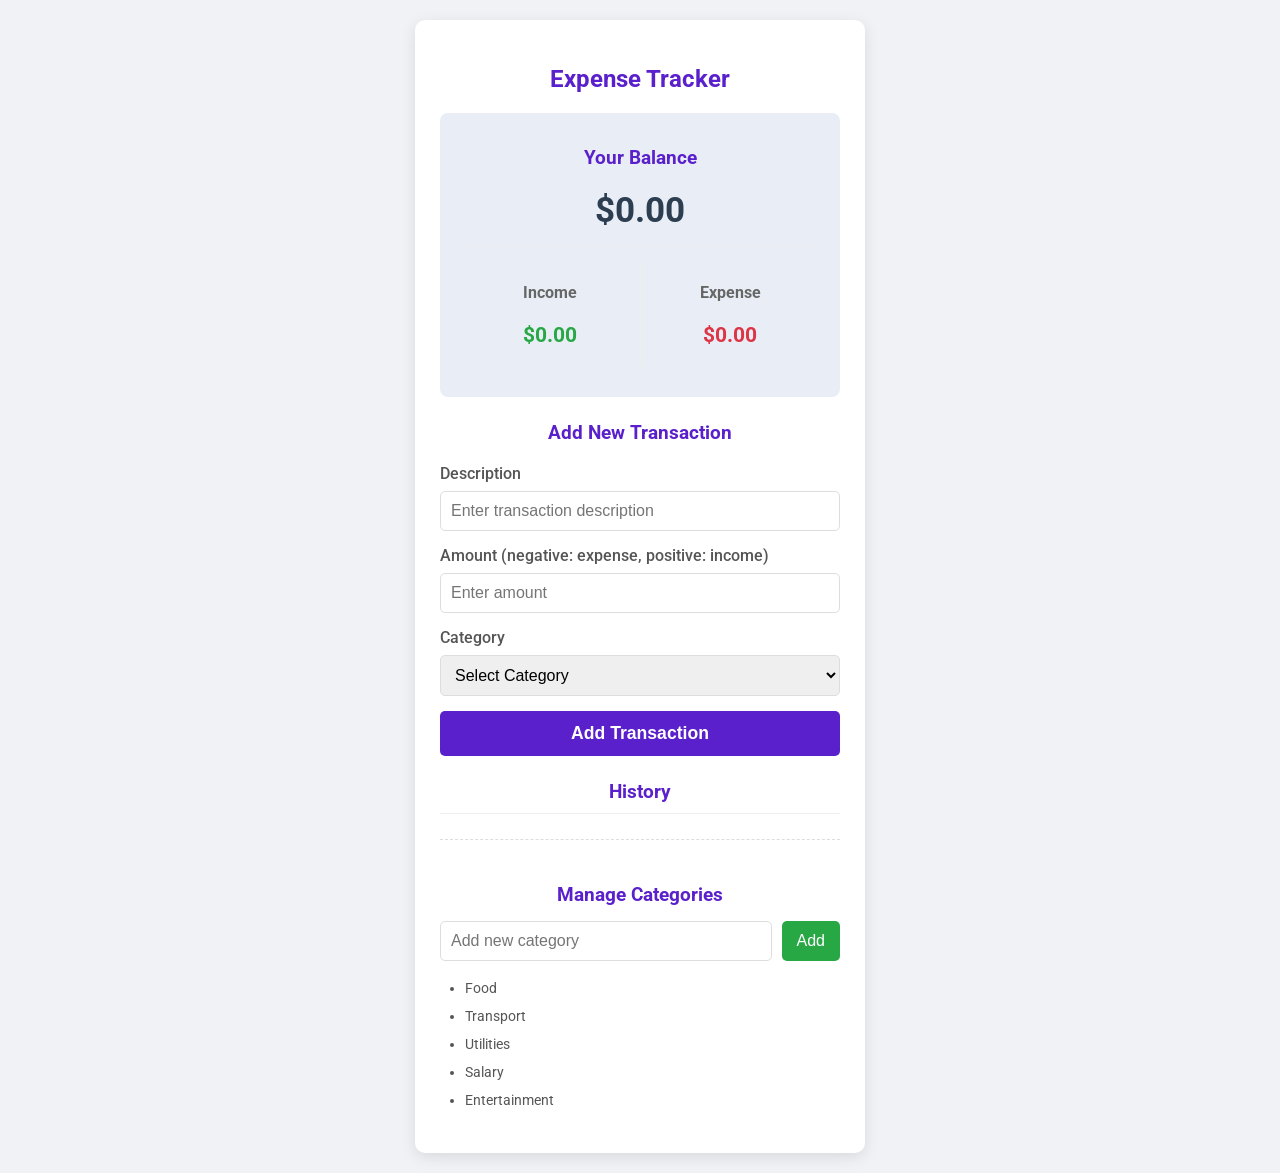
==== commit 71a3d9d6: "Merge 2c869a537dc62684a8fe701f2e1e9edfd0a05d99 into 41969a5756e111a68ef3ba6671737234395fefba" ====
--- a/index.html
+++ b/index.html
@@ -1,79 +1,468 @@
-<!DOCTYPE html>
-<html lang="en">
-<head>
-  <meta charset="UTF-8"/>
-  <meta name="viewport" content="width=device-width, initial-scale=1"/>
-  <title>Expense Tracker — Tracker</title>
-  <link rel="stylesheet" href="./styles.css">
-  <script src="./app.js" defer></script>
-</head>
-<body>
-  <nav class="nav">
-    <a href="index.html" class="brand">💸 Expense Tracker</a>
-    <div class="links">
-      <a href="./index.html" class="chip active">Tracker</a>
-      <a href="./categories.html" class="chip">Categories</a>
-    </div>
-  </nav>
-
-  <div class="container" id="view-home" aria-labelledby="nav-home">
-    <h2>Expense Tracker</h2>
-
-    <div class="balance-wrap" role="region" aria-live="polite">
-      <h3>Your Balance</h3>
-      <h1 id="balance">$0.00</h1>
-
-      <div class="inc-exp-container">
-        <div class="stat">
-          <h4>Income</h4>
-          <p id="money-plus" class="money plus">+$0.00</p>
-        </div>
-        <div class="stat">
-          <h4>Expense</h4>
-          <p id="money-minus" class="money minus">-$0.00</p>
-        </div>
-      </div>
-    </div>
-
-    <div class="section-title">
-      <h3>History</h3>
-    </div>
-    <ul id="list" class="list"></ul>
-    <div id="empty" class="empty" hidden>No transactions yet — add one below.</div>
-
-    <h3 style="margin-top:18px">Add New Transaction</h3>
-    <form id="form" autocomplete="off">
-      <div class="form-control">
-        <label for="text">Text</label>
-        <input type="text" id="text" placeholder="e.g., Groceries, Rent, Salary"/>
-      </div>
-
-      <div class="form-control">
-        <label for="amount">Amount</label>
-        <input type="number" id="amount" placeholder="Enter amount…"/>
-      </div>
-
-      <div class="form-control">
-        <label for="category">Category</label>
-        <select id="category"></select>
-        <small class="hint">
-          Need a new one? <a href="./categories.html" id="go-cats">Add it here</a> then come back.
-        </small>
-      </div>
-
-      <div class="form-control">
-        <label class="subtle">Type</label>
-        <div class="segmented" role="tablist" aria-label="Transaction type">
-          <input type="radio" id="t-expense" name="transactionType" value="expense" checked>
-          <label for="t-expense" role="tab" aria-selected="true">Expense</label>
-
-          <input type="radio" id="t-income" name="transactionType" value="income">
-          <label for="t-income" role="tab" aria-selected="false">Income</label>
-        </div>
-      </div>
-
-      <button class="btn" type="submit">Add Transaction</button>
-    </form>
-  </div>
-</body>
-</html>
+<!DOCTYPE html>
+<html lang="en">
+
+<head>
+    <meta charset="UTF-8">
+    <meta name="viewport" content="width=device-width, initial-scale=1.0">
+    <title>Expense Tracker</title>
+    <link href="https://fonts.googleapis.com/css2?family=Roboto:wght@300;400;700&display=swap" rel="stylesheet">
+    <style>
+        /* Basic Resets & Global Styles */
+        
+        body {
+            font-family: 'Roboto', sans-serif;
+            /* Use Roboto or Arial if not loaded */
+            background-color: #f0f2f5;
+            /* Light grey background */
+            display: flex;
+            justify-content: center;
+            align-items: flex-start;
+            min-height: 100vh;
+            margin: 0;
+            padding: 20px;
+            color: #333;
+        }
+        
+        .container {
+            background-color: #ffffff;
+            /* White card background */
+            padding: 25px;
+            border-radius: 10px;
+            /* Slightly rounded corners */
+            box-shadow: 0 4px 15px rgba(0, 0, 0, 0.1);
+            /* Soft shadow */
+            max-width: 400px;
+            width: 100%;
+        }
+        
+        h2,
+        h3 {
+            text-align: center;
+            margin-bottom: 20px;
+            color: #5a20cb;
+            /* A nice shade of purple/blue */
+        }
+        /* Balance & Summary */
+        
+        .balance-summary {
+            background-color: #e9eef6;
+            /* Lighter background for summary */
+            padding: 15px 20px;
+            border-radius: 8px;
+            margin-bottom: 25px;
+            text-align: center;
+        }
+        
+        .balance-summary #balance {
+            font-size: 2.2em;
+            font-weight: 700;
+            color: #2c3e50;
+            /* Darker text for balance */
+            display: block;
+            margin-top: 5px;
+        }
+        
+        .inc-exp-display {
+            display: flex;
+            justify-content: space-around;
+            padding: 15px 0;
+            border-top: 1px solid #eee;
+            margin-top: 15px;
+        }
+        
+        .inc-exp-display>div {
+            flex: 1;
+            text-align: center;
+        }
+        
+        .inc-exp-display>div:first-child {
+            border-right: 1px solid #eee;
+        }
+        
+        .inc-exp-display h4 {
+            margin-bottom: 5px;
+            color: #666;
+        }
+        
+        .money {
+            font-size: 1.3em;
+            font-weight: 700;
+        }
+        
+        .money.income {
+            color: #28a745;
+            /* Green for income */
+        }
+        
+        .money.expense {
+            color: #dc3545;
+            /* Red for expense */
+        }
+        /* Form Styles */
+        
+        form {
+            display: flex;
+            flex-direction: column;
+            margin-bottom: 25px;
+        }
+        
+        form label {
+            margin-bottom: 8px;
+            font-weight: 500;
+            color: #555;
+        }
+        
+        form input[type="text"],
+        form input[type="number"],
+        form select {
+            border: 1px solid #ddd;
+            border-radius: 5px;
+            padding: 10px;
+            font-size: 1em;
+            margin-bottom: 15px;
+            width: 100%;
+            /* Ensure full width */
+            box-sizing: border-box;
+            /* Include padding/border in width */
+        }
+        
+        form input:focus,
+        form select:focus {
+            outline: none;
+            border-color: #5a20cb;
+            box-shadow: 0 0 0 2px rgba(90, 32, 203, 0.2);
+        }
+        
+        form button[type="submit"] {
+            background-color: #5a20cb;
+            color: white;
+            border: none;
+            padding: 12px;
+            border-radius: 5px;
+            cursor: pointer;
+            font-size: 1.1em;
+            font-weight: 600;
+            transition: background-color 0.2s ease;
+        }
+        
+        form button[type="submit"]:hover {
+            background-color: #7c4dff;
+            /* Lighter on hover */
+        }
+        /* Transaction List */
+        
+        .transactions-section h3 {
+            border-bottom: 1px solid #eee;
+            padding-bottom: 10px;
+            margin-bottom: 15px;
+        }
+        
+        #list {
+            list-style: none;
+            padding: 0;
+        }
+        
+        #list li {
+            background-color: #fdfdfd;
+            border-left: 5px solid;
+            /* For income/expense indicator */
+            display: flex;
+            justify-content: space-between;
+            align-items: center;
+            padding: 10px 15px;
+            margin-bottom: 10px;
+            border-radius: 5px;
+            box-shadow: 0 2px 5px rgba(0, 0, 0, 0.08);
+            position: relative;
+            font-size: 0.95em;
+        }
+        
+        #list li.income {
+            border-color: #28a745;
+        }
+        
+        #list li.expense {
+            border-color: #dc3545;
+        }
+        
+        #list li .transaction-details {
+            display: flex;
+            flex-direction: column;
+            align-items: flex-start;
+            flex-grow: 1;
+        }
+        
+        #list li .transaction-amount {
+            font-weight: 600;
+            margin-left: 10px;
+            flex-shrink: 0;
+        }
+        
+        #list li .delete-btn {
+            background-color: #e74c3c;
+            color: white;
+            border: none;
+            cursor: pointer;
+            font-size: 0.9em;
+            padding: 4px 8px;
+            border-radius: 3px;
+            margin-left: 10px;
+            opacity: 0;
+            transition: opacity 0.2s ease;
+        }
+        
+        #list li:hover .delete-btn {
+            opacity: 1;
+        }
+        /* Category Management */
+        
+        .category-section {
+            border-top: 1px dashed #ddd;
+            padding-top: 25px;
+            margin-top: 25px;
+        }
+        
+        .category-section h3 {
+            margin-bottom: 15px;
+        }
+        
+        .category-input-group {
+            display: flex;
+            margin-bottom: 15px;
+        }
+        
+        .category-input-group input {
+            flex-grow: 1;
+            margin-right: 10px;
+            border: 1px solid #ddd;
+            border-radius: 5px;
+            padding: 10px;
+            font-size: 1em;
+        }
+        
+        .category-input-group button {
+            background-color: #28a745;
+            /* Green for add category */
+            color: white;
+            border: none;
+            padding: 10px 15px;
+            border-radius: 5px;
+            cursor: pointer;
+            font-size: 1em;
+            transition: background-color 0.2s ease;
+        }
+        
+        .category-input-group button:hover {
+            background-color: #218838;
+        }
+        
+        #category-list {
+            list-style: disc;
+            /* Use discs for category list */
+            padding-left: 25px;
+            color: #555;
+        }
+        
+        #category-list li {
+            background: none;
+            /* No special background for category list items */
+            box-shadow: none;
+            border: none;
+            margin-bottom: 5px;
+            padding: 3px 0;
+            font-size: 0.9em;
+        }
+    </style>
+</head>
+
+<body>
+    <div class="container">
+        <h2>Expense Tracker</h2>
+
+        <div class="balance-summary">
+            <h3>Your Balance</h3>
+            <span id="balance">$0.00</span>
+            <div class="inc-exp-display">
+                <div>
+                    <h4>Income</h4>
+                    <p id="money-plus" class="money income">$0.00</p>
+                </div>
+                <div>
+                    <h4>Expense</h4>
+                    <p id="money-minus" class="money expense">$0.00</p>
+                </div>
+            </div>
+        </div>
+
+        <h3>Add New Transaction</h3>
+        <form id="form">
+            <label for="text">Description</label>
+            <input type="text" id="text" placeholder="Enter transaction description" required />
+
+            <label for="amount">Amount (negative: expense, positive: income)</label>
+            <input type="number" id="amount" placeholder="Enter amount" required />
+
+            <label for="category-select">Category</label>
+            <select id="category-select" required>
+                </select>
+
+            <button type="submit">Add Transaction</button>
+        </form>
+
+        <div class="transactions-section">
+            <h3>History</h3>
+            <ul id="list">
+            </ul>
+        </div>
+
+        <div class="category-section">
+            <h3>Manage Categories</h3>
+            <div class="category-input-group">
+                <input type="text" id="category-input" placeholder="Add new category" />
+                <button onclick="addCategory()">Add</button>
+            </div>
+            <ul id="category-list">
+            </ul>
+        </div>
+    </div>
+
+    <script>
+        const balance = document.getElementById('balance');
+        const money_plus = document.getElementById('money-plus');
+        const money_minus = document.getElementById('money-minus');
+        const list = document.getElementById('list');
+        const form = document.getElementById('form');
+        const text = document.getElementById('text');
+        const amount = document.getElementById('amount');
+        const categorySelect = document.getElementById('category-select');
+        const categoryInput = document.getElementById('category-input');
+
+        let transactions = JSON.parse(localStorage.getItem('transactions')) || [];
+        let categories = JSON.parse(localStorage.getItem('categories')) || ['Food', 'Transport', 'Utilities', 'Salary', 'Entertainment']; // Default categories
+
+        // Generate random ID
+        function generateID() {
+            return Math.floor(Math.random() * 100000000);
+        }
+
+        function addTransaction(e) {
+            e.preventDefault();
+
+            if (text.value.trim() === '' || amount.value.trim() === '' || categorySelect.value.trim() === '') {
+                alert('Please add a description, amount, and select a category.');
+                return;
+            }
+
+            const transaction = {
+                id: generateID(),
+                text: text.value,
+                amount: +amount.value,
+                category: categorySelect.value
+            };
+
+            transactions.push(transaction);
+            updateLocalStorage();
+            addTransactionDOM(transaction);
+            updateValues();
+
+            text.value = '';
+            amount.value = '';
+            // Don't clear categorySelect.value so user can add multiple transactions of same category
+        }
+
+        function addTransactionDOM(transaction) {
+            const sign = transaction.amount < 0 ? '-' : '+';
+            const item = document.createElement('li');
+
+            item.classList.add(transaction.amount < 0 ? 'expense' : 'income');
+
+            item.innerHTML = `
+                <div class="transaction-details">
+                    ${transaction.text} <br>
+                    <small>(${transaction.category})</small>
+                </div>
+                <span class="transaction-amount">${sign}$${Math.abs(transaction.amount).toFixed(2)}</span>
+                <button class="delete-btn" onclick="removeTransaction(${transaction.id})">x</button>
+            `;
+
+            list.appendChild(item);
+        }
+
+        function updateValues() {
+            const amounts = transactions.map(t => t.amount);
+            const income = amounts.filter(a => a > 0).reduce((acc, item) => acc + item, 0).toFixed(2);
+            const expense = (amounts.filter(a => a < 0).reduce((acc, item) => acc + item, 0) * -1).toFixed(2);
+            const total = (amounts.reduce((acc, item) => acc + item, 0)).toFixed(2);
+
+            balance.innerText = `$${total}`;
+            money_plus.innerText = `$${income}`;
+            money_minus.innerText = `$${expense}`;
+        }
+
+        function removeTransaction(id) {
+            transactions = transactions.filter(t => t.id !== id);
+            updateLocalStorage();
+            init(); // Re-initialize to update the UI
+        }
+
+        function updateLocalStorage() {
+            localStorage.setItem('transactions', JSON.stringify(transactions));
+            localStorage.setItem('categories', JSON.stringify(categories));
+        }
+
+        function init() {
+            list.innerHTML = '';
+            transactions.forEach(addTransactionDOM);
+            updateValues();
+            renderCategories();
+            populateCategoryDropdown();
+        }
+
+        // Category Functions
+        function addCategory() {
+            const name = categoryInput.value.trim();
+            if (!name) {
+                alert('Please enter a category name.');
+                return;
+            }
+            if (categories.includes(name)) {
+                alert('This category already exists!');
+                categoryInput.value = '';
+                return;
+            }
+            categories.push(name);
+            categoryInput.value = '';
+            updateLocalStorage();
+            renderCategories();
+            populateCategoryDropdown();
+        }
+
+        function renderCategories() {
+            const categoryListElement = document.getElementById('category-list');
+            categoryListElement.innerHTML = '';
+            categories.forEach(cat => {
+                const li = document.createElement('li');
+                li.textContent = cat;
+                categoryListElement.appendChild(li);
+            });
+        }
+
+        function populateCategoryDropdown() {
+            categorySelect.innerHTML = '<option value="">Select Category</option>';
+            categories.forEach(cat => {
+                const opt = document.createElement('option');
+                opt.value = cat;
+                opt.textContent = cat;
+                categorySelect.appendChild(opt);
+            });
+        }
+
+        // Event Listener
+        form.addEventListener('submit', addTransaction);
+
+        // Initialize App
+        init();
+    </script>
+</body>
+
+</html>
